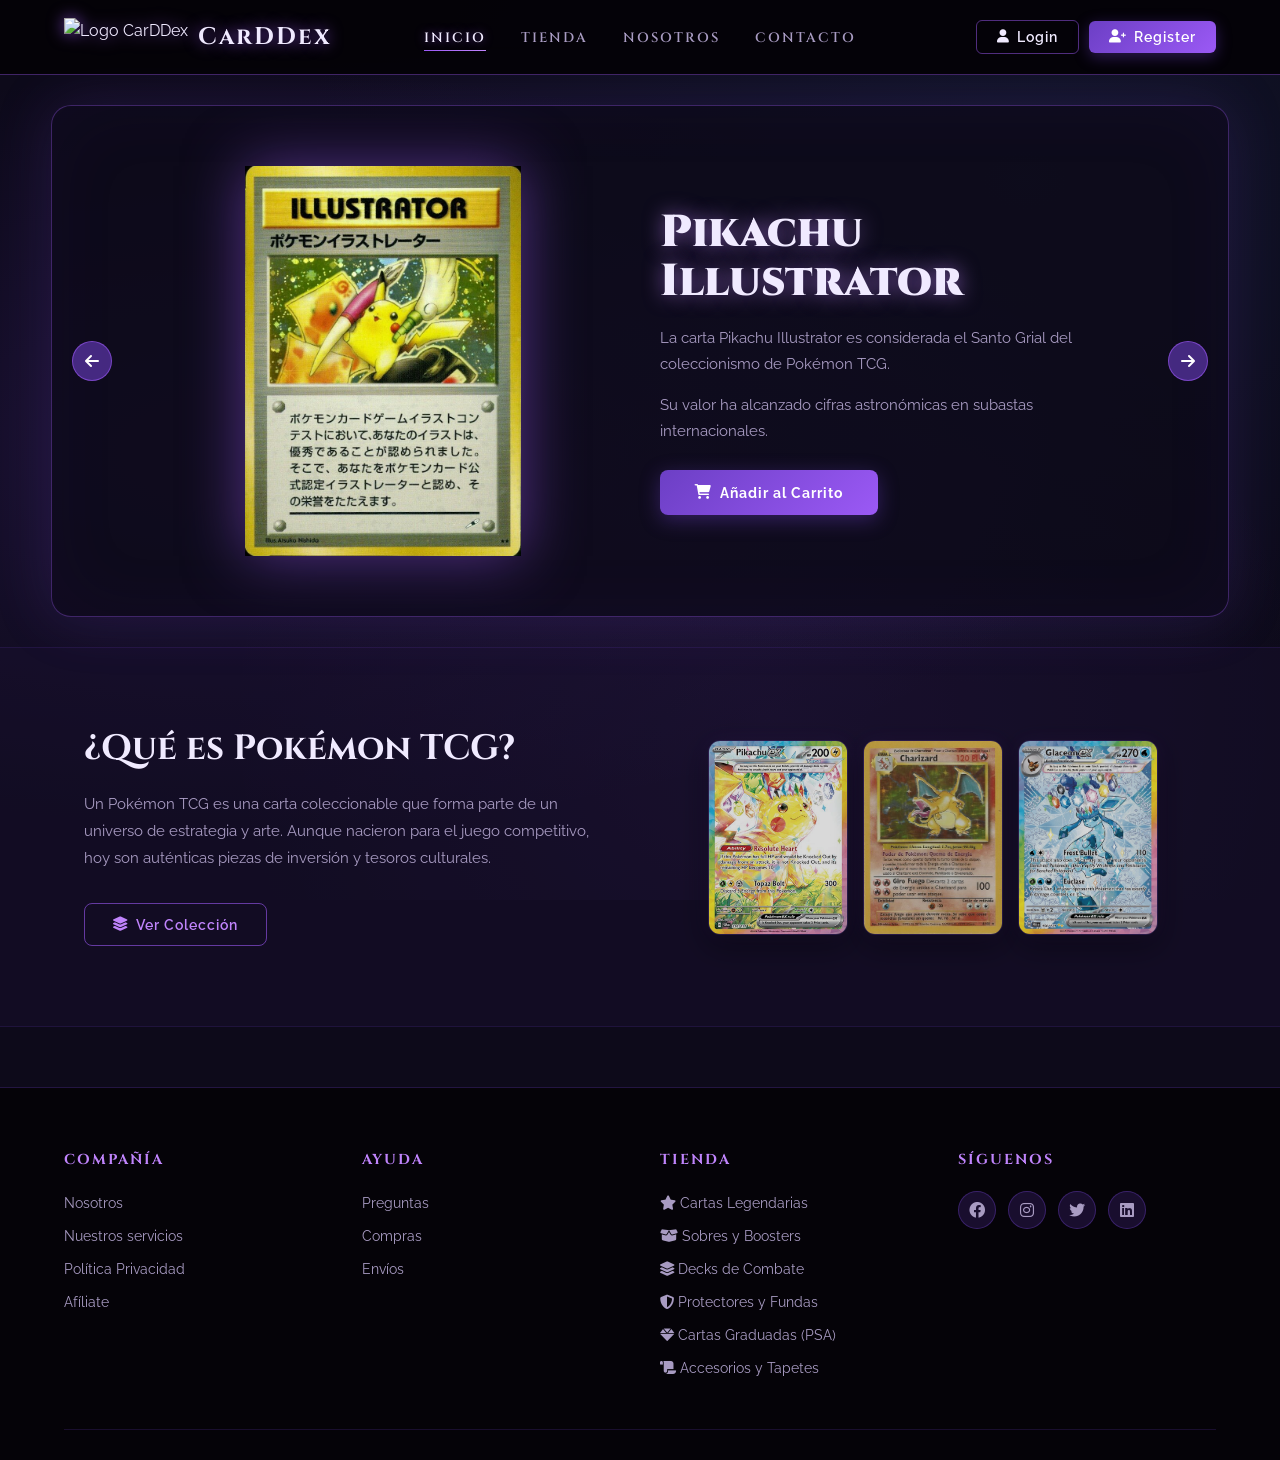
==== index.html @ 39b9b43a "Trabajito" ====
<!DOCTYPE html>
<html lang="es">

<head>
    <meta charset="UTF-8">
    <meta name="viewport" content="width=device-width, initial-scale=1.0">
    <title>CarDDex</title>
    <link rel="icon" href="images/Logo.png" type="image/png">
    <link rel="stylesheet" href="css/genericos.css">
    <link rel="stylesheet" href="css/body.css">
    <link rel="stylesheet" href="css/header.css">
    <link rel="stylesheet" href="css/footer.css">
    <link rel="stylesheet" href="css/index.css">
    <link rel="stylesheet" href="https://cdnjs.cloudflare.com/ajax/libs/font-awesome/6.0.0-beta3/css/all.min.css">
</head>

<body>

    <header>
        <div class="logo-container">
            <img src="images/logo.png" alt="Logo CarDDex" class="logo-img">
            <span class="logo-text">CarDDex</span>
        </div>

        <nav>
            <ul>
                <li><a href="index.html" class="active">INICIO</a></li>
                <li><a href="html/tienda.html">TIENDA</a></li>
                <li><a href="html/nosotros.html">NOSOTROS</a></li>
                <li><a href="html/contacto.html">CONTACTO</a></li>
            </ul>
        </nav>

        <div class="auth-btns">
            <button class="btn-login">
                <i class="fa-solid fa-user"></i> Login
            </button>
            <button class="btn-register">
                <i class="fa-solid fa-user-plus"></i> Register
            </button>
        </div>
    </header>

    <section class="hero-slider">

        <div class="slides">

            <div class="slide">
                <div class="hero-section">
                    <div class="hero-image">
                        <img src="images/main/Pikachu_Illustrator.png" alt="Pikachu Illustrator">
                    </div>
                    <div class="hero-content">
                        <h1>Pikachu Illustrator</h1>
                        <p>La carta Pikachu Illustrator es considerada el Santo Grial del coleccionismo de Pokémon TCG.
                        </p>
                        <p>Su valor ha alcanzado cifras astronómicas en subastas internacionales.</p>
                        <button class="btn-cart">
                            <i class="fa-solid fa-cart-shopping"></i> Añadir al Carrito
                        </button>
                    </div>
                </div>
            </div>

            <div class="slide">
                <div class="hero-section">
                    <div class="hero-image">
                        <img src="images/main/Umbreon_Vmax_Alt.jpg" alt="Umbreon VMAX Alternate Art">
                    </div>
                    <div class="hero-content">
                        <h1>Umbreon VMAX Alternate Art</h1>
                        <p>Umbreon VMAX es una de las cartas modernas más deseadas del Pokémon TCG.</p>
                        <p>Su arte alternativo la convirtió en un icono instantáneo para coleccionistas.</p>
                        <button class="btn-cart">
                            <i class="fa-solid fa-cart-shopping"></i> Añadir al Carrito
                        </button>
                    </div>
                </div>
            </div>

            <div class="slide">
                <div class="hero-section">
                    <div class="hero-image">
                        <img src="images/main/Pikachu_Illustrator.png" alt="Pikachu Illustrator">
                    </div>
                    <div class="hero-content">
                        <h1>Pikachu Illustrator</h1>
                        <p>La carta Pikachu Illustrator es considerada el Santo Grial del coleccionismo de Pokémon TCG.
                        </p>
                        <p>Su valor ha alcanzado cifras astronómicas en subastas internacionales.</p>
                        <button class="btn-cart">
                            <i class="fa-solid fa-cart-shopping"></i> Añadir al Carrito
                        </button>
                    </div>
                </div>
            </div>

            <div class="slide">
                <div class="hero-section">
                    <div class="hero-image">
                        <img src="images/main/Umbreon_Vmax_Alt.jpg" alt="Umbreon VMAX Alternate Art">
                    </div>
                    <div class="hero-content">
                        <h1>Umbreon VMAX Alternate Art</h1>
                        <p>Umbreon VMAX es una de las cartas modernas más deseadas del Pokémon TCG.</p>
                        <p>Su arte alternativo la convirtió en un icono instantáneo para coleccionistas.</p>
                        <button class="btn-cart">
                            <i class="fa-solid fa-cart-shopping"></i> Añadir al Carrito
                        </button>
                    </div>
                </div>
            </div>


        </div>

        <div class="slider-arrows">
            <div class="arrow">
                <i class="fa-solid fa-arrow-left"></i>
            </div>
            <div class="arrow">
                <i class="fa-solid fa-arrow-right"></i>
            </div>
        </div>

    </section>

    <section class="info-block">
        <div class="container info-flex">

            <div class="info-text">
                <h2>¿Qué es Pokémon TCG?</h2>
                <p>Un Pokémon TCG es una carta coleccionable que forma parte de un universo de estrategia y arte. Aunque
                    nacieron para el juego competitivo, hoy son auténticas piezas de inversión y tesoros culturales.</p>
                <button class="btn-outline">
                    <i class="fa-solid fa-layer-group"></i> Ver Colección
                </button>
            </div>

            <div class="info-images">
                <img src="images/main/Pikachu_Culon.jpg" alt="Pikachu EX">
                <img src="images/main/Charizard_(Base_Set_TCG).png" alt="Charizard 1st Edition">
                <img src="images/main/Glaceon_EX.jpg" alt="Glaceon EX">
            </div>

        </div>
    </section>

    <footer>
        <div class="footer-grid">

            <div class="footer-col">
                <h3>Compañía</h3>
                <a href="html/nosotros.html">Nosotros</a>
                <a href="#">Nuestros servicios</a>
                <a href="pdf/pliego.pdf" target="_blank">Política Privacidad</a>
                <a href="#">Afíliate</a>
            </div>

            <div class="footer-col">
                <h3>Ayuda</h3>
                <a href="#">Preguntas</a>
                <a href="#">Compras</a>
                <a href="#">Envíos</a>
            </div>

            <div class="footer-col">
                <h3>Tienda</h3>
                <a href="html/tienda.html">
                    <i class="fa-solid fa-star"></i> Cartas Legendarias
                </a>
                <a href="#">
                    <i class="fa-solid fa-box-open"></i> Sobres y Boosters
                </a>
                <a href="#">
                    <i class="fa-solid fa-layer-group"></i> Decks de Combate
                </a>
                <a href="#">
                    <i class="fa-solid fa-shield"></i> Protectores y Fundas
                </a>
                <a href="#">
                    <i class="fa-solid fa-gem"></i> Cartas Graduadas (PSA)
                </a>
                <a href="#">
                    <i class="fa-solid fa-scroll"></i> Accesorios y Tapetes
                </a>
            </div>

            <div class="footer-col">
                <h3>Síguenos</h3>
                <div class="socials">
                    <span class="icon"><i class="fa-brands fa-facebook"></i></span>
                    <span class="icon"><i class="fa-brands fa-instagram"></i></span>
                    <span class="icon"><i class="fa-brands fa-twitter"></i></span>
                    <span class="icon"><i class="fa-brands fa-linkedin"></i></span>
                </div>
            </div>

        </div>
    </footer>

</body>

</html>
---- css/genericos.css ----
@import url('https://fonts.googleapis.com/css2?family=Cinzel:wght@400;600;700;900&family=Raleway:wght@300;400;500;600&display=swap');

:root {
    --morado-profundo: #0d0a1a;
    --morado-oscuro: #1a1030;
    --morado-medio: #2d1b5e;
    --morado-acento: #6c3fc5;
    --morado-brillante: #9b59f5;
    --violeta-glow: #c084fc;
    --azul-mistico: #1e3a5f;
    --azul-brillante: #4dabf7;
    --dorado-magico: #fbbf24;
    --blanco: #f0eaff;
    --gris-texto: #a89bc2;
    --negro-puro: #050308;
}

* {
    box-sizing: border-box;
    margin: 0;
    padding: 0;
}

body {
    font-family: 'Raleway', sans-serif;
    line-height: 1.6;
    color: var(--blanco);
}

.container {
    max-width: 1200px;
    margin: 0 auto;
    padding: 0 20px;
}
---- css/body.css ----
body {
    background-color: var(--morado-profundo);
    background-image:
        radial-gradient(ellipse at 20% 50%, rgba(108, 63, 197, 0.15) 0%, transparent 60%),
        radial-gradient(ellipse at 80% 20%, rgba(30, 58, 95, 0.2) 0%, transparent 50%),
        radial-gradient(ellipse at 60% 80%, rgba(155, 89, 245, 0.08) 0%, transparent 50%);
    background-attachment: fixed;
    min-height: 100vh;
}
---- css/header.css ----
header {
    display: flex;
    justify-content: space-between;
    align-items: center;
    padding: 18px 5%;
    background: rgba(5, 3, 8, 0.97);
    border-bottom: 1px solid rgba(155, 89, 245, 0.4);
    position: sticky;
    top: 0;
    z-index: 1000;
}

.logo-container {
    display: flex;
    align-items: center;
    gap: 10px;
}

.logo-img {
    height: 38px;
    filter: drop-shadow(0 0 8px rgba(155, 89, 245, 0.7));
}

.logo-text {
    font-family: 'Cinzel', serif;
    font-weight: 700;
    font-size: 1.5rem;
    color: var(--blanco);
    letter-spacing: 2px;
    text-shadow: 0 0 15px rgba(155, 89, 245, 0.8);
}

nav {
    position: absolute;
    left: 50%;
    transform: translateX(-50%);
}

nav ul {
    display: flex;
    list-style: none;
    gap: 35px;
}

nav a {
    color: var(--gris-texto);
    text-decoration: none;
    font-family: 'Cinzel', serif;
    font-size: 0.85rem;
    font-weight: 600;
    letter-spacing: 2px;
    transition: all 0.3s ease;
    position: relative;
    padding-bottom: 4px;
}

nav a::after {
    content: '';
    position: absolute;
    bottom: 0;
    left: 0;
    width: 0;
    height: 1px;
    background: linear-gradient(90deg, var(--morado-brillante), var(--violeta-glow));
    transition: width 0.3s ease;
}

nav a:hover,
nav a.active {
    color: var(--blanco);
    text-shadow: 0 0 10px rgba(155, 89, 245, 0.6);
}

nav a:hover::after,
nav a.active::after {
    width: 100%;
}

.auth-btns {
    display: flex;
    gap: 10px;
    align-items: center;
}

.auth-btns button {
    padding: 8px 20px;
    cursor: pointer;
    border-radius: 6px;
    font-family: 'Raleway', sans-serif;
    font-weight: 600;
    font-size: 0.85rem;
    letter-spacing: 1px;
    transition: all 0.3s ease;
    display: flex;
    align-items: center;
    gap: 7px;
}

.btn-login {
    background: transparent;
    color: var(--blanco);
    border: 1px solid rgba(155, 89, 245, 0.5) !important;
}

.btn-login:hover {
    background: rgba(155, 89, 245, 0.15);
    border-color: var(--morado-brillante) !important;
    box-shadow: 0 0 12px rgba(155, 89, 245, 0.3);
}

.btn-register {
    background: linear-gradient(135deg, var(--morado-acento), var(--morado-brillante));
    color: white;
    border: none !important;
    box-shadow: 0 4px 15px rgba(108, 63, 197, 0.4);
}

.btn-register:hover {
    background: linear-gradient(135deg, var(--morado-brillante), var(--violeta-glow));
    box-shadow: 0 4px 20px rgba(155, 89, 245, 0.6);
    transform: translateY(-1px);
}

@media (max-width: 900px) {
    nav {
        display: none;
    }

    header {
        justify-content: space-between;
    }
}

@media (max-width: 500px) {
    .logo-text {
        font-size: 1.1rem;
    }

    .auth-btns button {
        padding: 7px 12px;
        font-size: 0.75rem;
    }
}
---- css/footer.css ----
footer {
    background: rgba(5, 3, 8, 0.95);
    border-top: 1px solid rgba(108, 63, 197, 0.3);
    padding: 60px 5% 30px;
    margin-top: 60px;
}

.footer-grid {
    display: grid;
    grid-template-columns: repeat(auto-fit, minmax(180px, 1fr));
    gap: 40px;
    padding-bottom: 40px;
    border-bottom: 1px solid rgba(108, 63, 197, 0.2);
}

.footer-col h3 {
    font-family: 'Cinzel', serif;
    color: var(--violeta-glow);
    margin-bottom: 20px;
    font-size: 0.9rem;
    letter-spacing: 2px;
    text-transform: uppercase;
}

.footer-col a {
    display: block;
    color: var(--gris-texto);
    text-decoration: none;
    margin-bottom: 10px;
    font-size: 0.9rem;
    transition: all 0.3s ease;
}

.footer-col a:hover {
    color: var(--blanco);
    padding-left: 5px;
}

.socials {
    display: flex;
    gap: 12px;
    flex-wrap: wrap;
}

.icon {
    background: rgba(108, 63, 197, 0.2);
    border: 1px solid rgba(108, 63, 197, 0.4);
    width: 38px;
    height: 38px;
    display: flex;
    align-items: center;
    justify-content: center;
    border-radius: 50%;
    cursor: pointer;
    color: var(--gris-texto);
    transition: all 0.3s ease;
}

.icon:hover {
    background: rgba(155, 89, 245, 0.3);
    border-color: var(--morado-brillante);
    color: var(--blanco);
    box-shadow: 0 0 12px rgba(155, 89, 245, 0.4);
    transform: translateY(-2px);
}

@media (max-width: 600px) {
    .footer-grid {
        grid-template-columns: repeat(2, 1fr);
        gap: 30px;
    }
}

@media (max-width: 400px) {
    .footer-grid {
        grid-template-columns: 1fr;
    }
}
---- css/index.css ----
@keyframes pulseGlow {
    0%, 100% { transform: scale(1); opacity: 0.6; }
    50% { transform: scale(1.1); opacity: 1; }
}

@keyframes slider {
    0%   { transform: translateX(0%); }
    100% { transform: translateX(-200%); }
}

.hero-slider {
    position: relative;
    overflow: hidden;
    margin: 30px 4%;
    border: 1px solid rgba(155, 89, 245, 0.35);
    border-radius: 20px;
    background: rgba(13, 10, 26, 0.8);
    box-shadow:
        0 0 60px rgba(108, 63, 197, 0.2),
        inset 0 0 80px rgba(108, 63, 197, 0.05);
}

.slides {
    display: flex;
    animation: slider 15s linear infinite;
}

.slide {
    min-width: 100%;
    flex-shrink: 0;
}

.hero-section {
    display: flex;
    align-items: center;
    justify-content: space-between;
    padding: 60px 8%;
    gap: 40px;
    min-height: 480px;
}

.hero-image {
    flex: 1;
    display: flex;
    justify-content: center;
    align-items: center;
    position: relative;
}

.hero-image::before {
    content: '';
    position: absolute;
    width: 300px;
    height: 300px;
    background: radial-gradient(circle, rgba(155, 89, 245, 0.25) 0%, transparent 70%);
    border-radius: 50%;
    pointer-events: none;
    animation: pulseGlow 3s ease-in-out infinite;
}

.hero-image img {
    width: 280px;
    height: 390px;
    object-fit: contain;
    filter: drop-shadow(0 0 30px rgba(155, 89, 245, 0.5));
    position: relative;
    z-index: 1;
    transition: transform 0.4s ease;
}

.hero-image img:hover {
    transform: scale(1.03) rotate(-1deg);
}

.hero-content {
    flex: 1;
    text-align: left;
}

.hero-content h1 {
    font-family: 'Cinzel', serif;
    font-size: 2.8rem;
    font-weight: 900;
    margin-bottom: 20px;
    line-height: 1.1;
    color: var(--blanco);
    text-shadow: 0 0 20px rgba(192, 132, 252, 0.6);
}

.hero-content p {
    color: var(--gris-texto);
    margin-bottom: 15px;
    font-size: 0.95rem;
    max-width: 420px;
    line-height: 1.7;
}

.btn-cart {
    display: inline-flex;
    align-items: center;
    gap: 8px;
    background: linear-gradient(135deg, var(--morado-acento), var(--morado-brillante));
    color: white;
    border: none;
    padding: 14px 35px;
    font-family: 'Raleway', sans-serif;
    font-weight: 700;
    font-size: 0.9rem;
    letter-spacing: 1px;
    cursor: pointer;
    border-radius: 8px;
    margin-top: 10px;
    transition: all 0.3s ease;
    box-shadow: 0 5px 20px rgba(108, 63, 197, 0.4);
}

.btn-cart:hover {
    background: linear-gradient(135deg, var(--morado-brillante), var(--violeta-glow));
    box-shadow: 0 8px 30px rgba(155, 89, 245, 0.6);
    transform: translateY(-2px);
}

.slider-arrows {
    position: absolute;
    top: 50%;
    left: 0;
    width: 100%;
    display: flex;
    justify-content: space-between;
    transform: translateY(-50%);
    padding: 0 20px;
    z-index: 10;
    pointer-events: none;
}

.arrow {
    width: 40px;
    height: 40px;
    background: rgba(108, 63, 197, 0.6);
    border: 1px solid rgba(155, 89, 245, 0.6);
    color: white;
    border-radius: 50%;
    display: flex;
    align-items: center;
    justify-content: center;
    font-size: 16px;
    cursor: pointer;
    pointer-events: all;
    transition: all 0.3s ease;
}

.arrow:hover {
    background: rgba(155, 89, 245, 0.7);
    box-shadow: 0 0 15px rgba(155, 89, 245, 0.5);
}

.info-block {
    padding: 80px 5%;
    background: rgba(26, 16, 48, 0.4);
    border-top: 1px solid rgba(108, 63, 197, 0.15);
    border-bottom: 1px solid rgba(108, 63, 197, 0.15);
}

.info-flex {
    display: flex;
    align-items: center;
    justify-content: space-between;
    gap: 60px;
    flex-wrap: wrap;
}

.info-text {
    flex: 1;
    min-width: 280px;
}

.info-text h2 {
    font-family: 'Cinzel', serif;
    font-size: 2.2rem;
    font-weight: 700;
    margin-bottom: 20px;
    color: var(--blanco);
    line-height: 1.2;
}

.info-text p {
    color: var(--gris-texto);
    margin-bottom: 30px;
    line-height: 1.8;
    font-size: 0.95rem;
}

.btn-outline {
    display: inline-flex;
    align-items: center;
    gap: 8px;
    background: transparent;
    color: var(--violeta-glow);
    border: 1px solid rgba(155, 89, 245, 0.6);
    padding: 12px 28px;
    font-family: 'Raleway', sans-serif;
    font-weight: 600;
    font-size: 0.9rem;
    letter-spacing: 1px;
    cursor: pointer;
    border-radius: 8px;
    transition: all 0.3s ease;
}

.btn-outline:hover {
    background: rgba(108, 63, 197, 0.2);
    border-color: var(--morado-brillante);
    box-shadow: 0 0 20px rgba(155, 89, 245, 0.3);
    color: var(--blanco);
}

.info-images {
    flex: 1;
    display: flex;
    gap: 15px;
    justify-content: center;
    flex-wrap: wrap;
    min-width: 300px;
}

.info-images img {
    width: 140px;
    height: 195px;
    object-fit: cover;
    border-radius: 12px;
    border: 1px solid rgba(108, 63, 197, 0.3);
    box-shadow:
        0 10px 30px rgba(0, 0, 0, 0.4),
        0 0 20px rgba(108, 63, 197, 0.15);
    transition: all 0.4s ease;
    filter: brightness(0.85) saturate(0.8);
}

.info-images img:hover {
    transform: translateY(-8px) scale(1.03);
    filter: brightness(1) saturate(1.2);
    box-shadow:
        0 20px 40px rgba(0, 0, 0, 0.5),
        0 0 30px rgba(155, 89, 245, 0.35);
    border-color: rgba(155, 89, 245, 0.6);
}

@media (max-width: 900px) {
    .hero-section {
        flex-direction: column;
        padding: 40px 6%;
        min-height: auto;
        text-align: center;
    }

    .hero-image img {
        width: 200px;
        height: 280px;
    }

    .hero-image::before {
        width: 200px;
        height: 200px;
    }

    .hero-content h1 {
        font-size: 2rem;
    }

    .hero-content p {
        max-width: 100%;
    }
}

@media (max-width: 600px) {
    .hero-slider {
        margin: 15px 3%;
        border-radius: 14px;
    }

    .hero-content h1 {
        font-size: 1.5rem;
    }

    .btn-cart {
        padding: 12px 24px;
        font-size: 0.82rem;
    }

    .info-block {
        padding: 50px 5%;
    }

    .info-text h2 {
        font-size: 1.6rem;
    }

    .info-images img {
        width: 110px;
        height: 155px;
    }
}
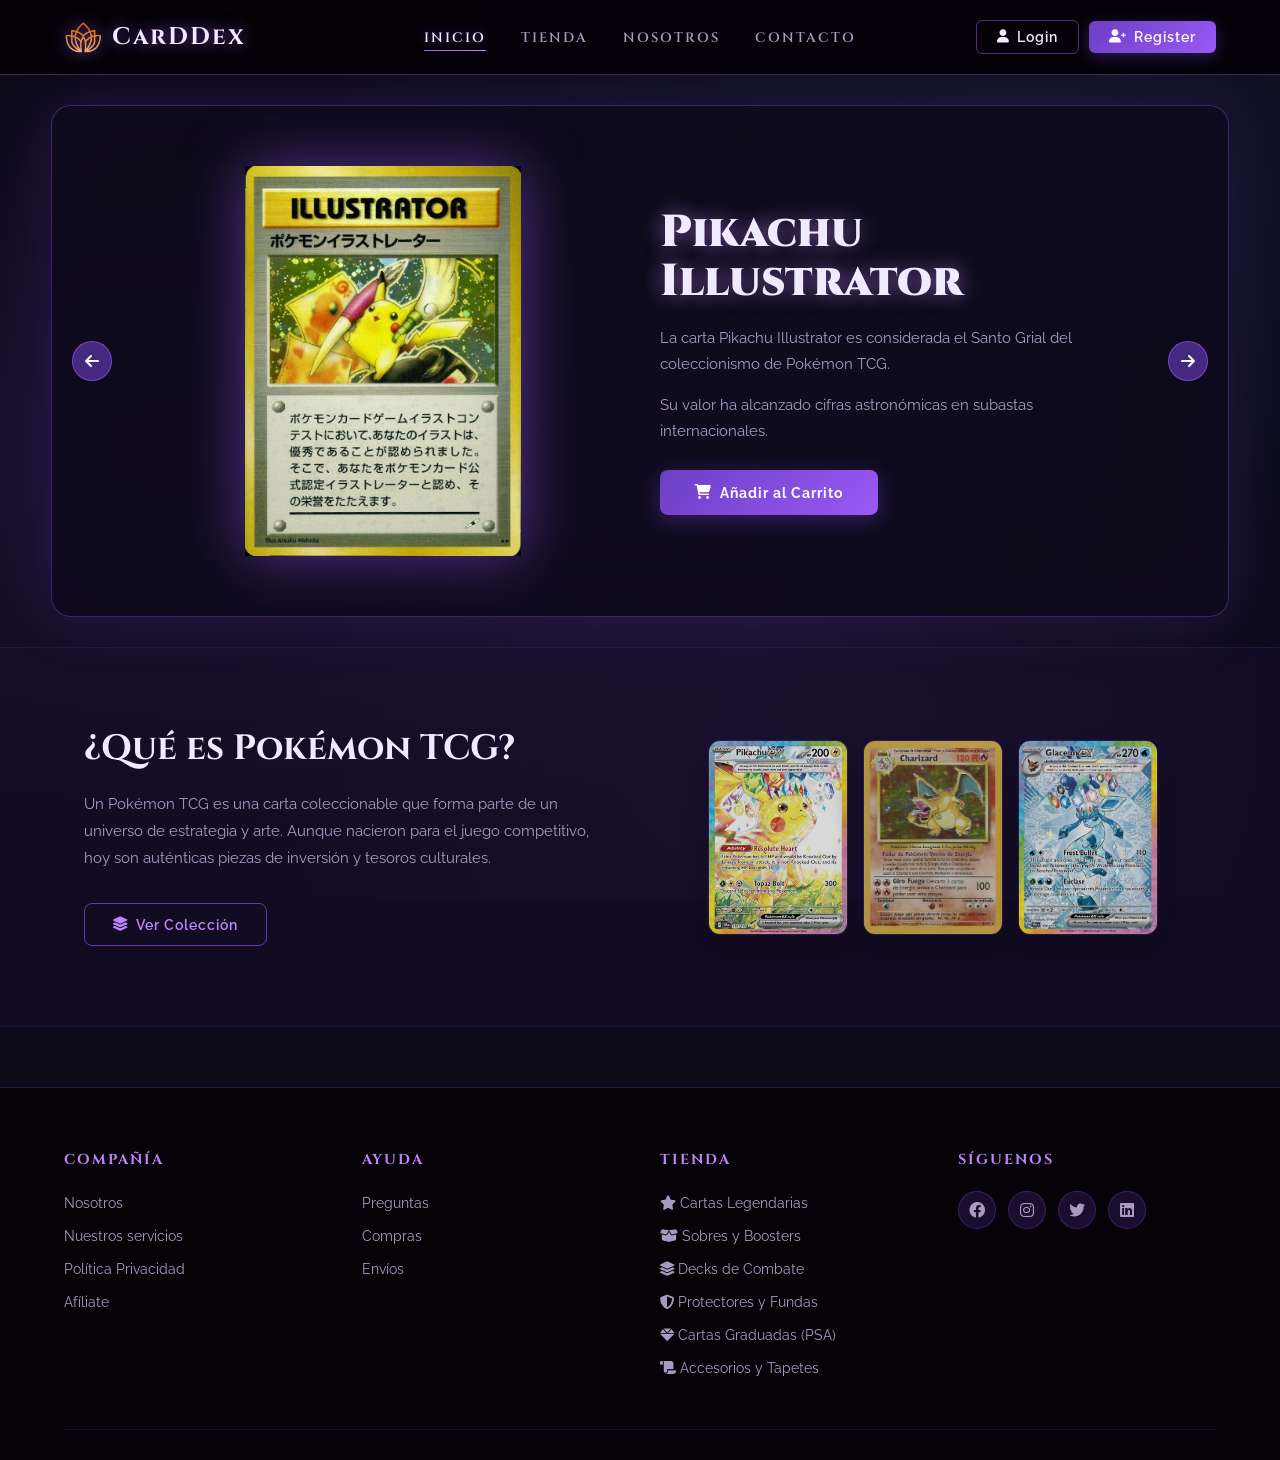
==== commit 7197281a: "Funciona?" ====
--- a/index.html
+++ b/index.html
@@ -18,7 +18,7 @@
 
     <header>
         <div class="logo-container">
-            <img src="images/logo.png" alt="Logo CarDDex" class="logo-img">
+            <img src="images/Logo.png" alt="Logo CarDDex" class="logo-img">
             <span class="logo-text">CarDDex</span>
         </div>
 
@@ -133,7 +133,7 @@
                 <p>Un Pokémon TCG es una carta coleccionable que forma parte de un universo de estrategia y arte. Aunque
                     nacieron para el juego competitivo, hoy son auténticas piezas de inversión y tesoros culturales.</p>
                 <button class="btn-outline">
-                    <i class="fa-solid fa-layer-group"></i> Ver Colección
+                    <i src="html/tienda.html" class="fa-solid fa-layer-group"></i> Ver Colección
                 </button>
             </div>
 
@@ -153,7 +153,7 @@
                 <h3>Compañía</h3>
                 <a href="html/nosotros.html">Nosotros</a>
                 <a href="#">Nuestros servicios</a>
-                <a href="pdf/pliego.pdf" target="_blank">Política Privacidad</a>
+                <a href="pdf/condiciones.pdf" target="_blank">Política Privacidad</a>
                 <a href="#">Afíliate</a>
             </div>
 
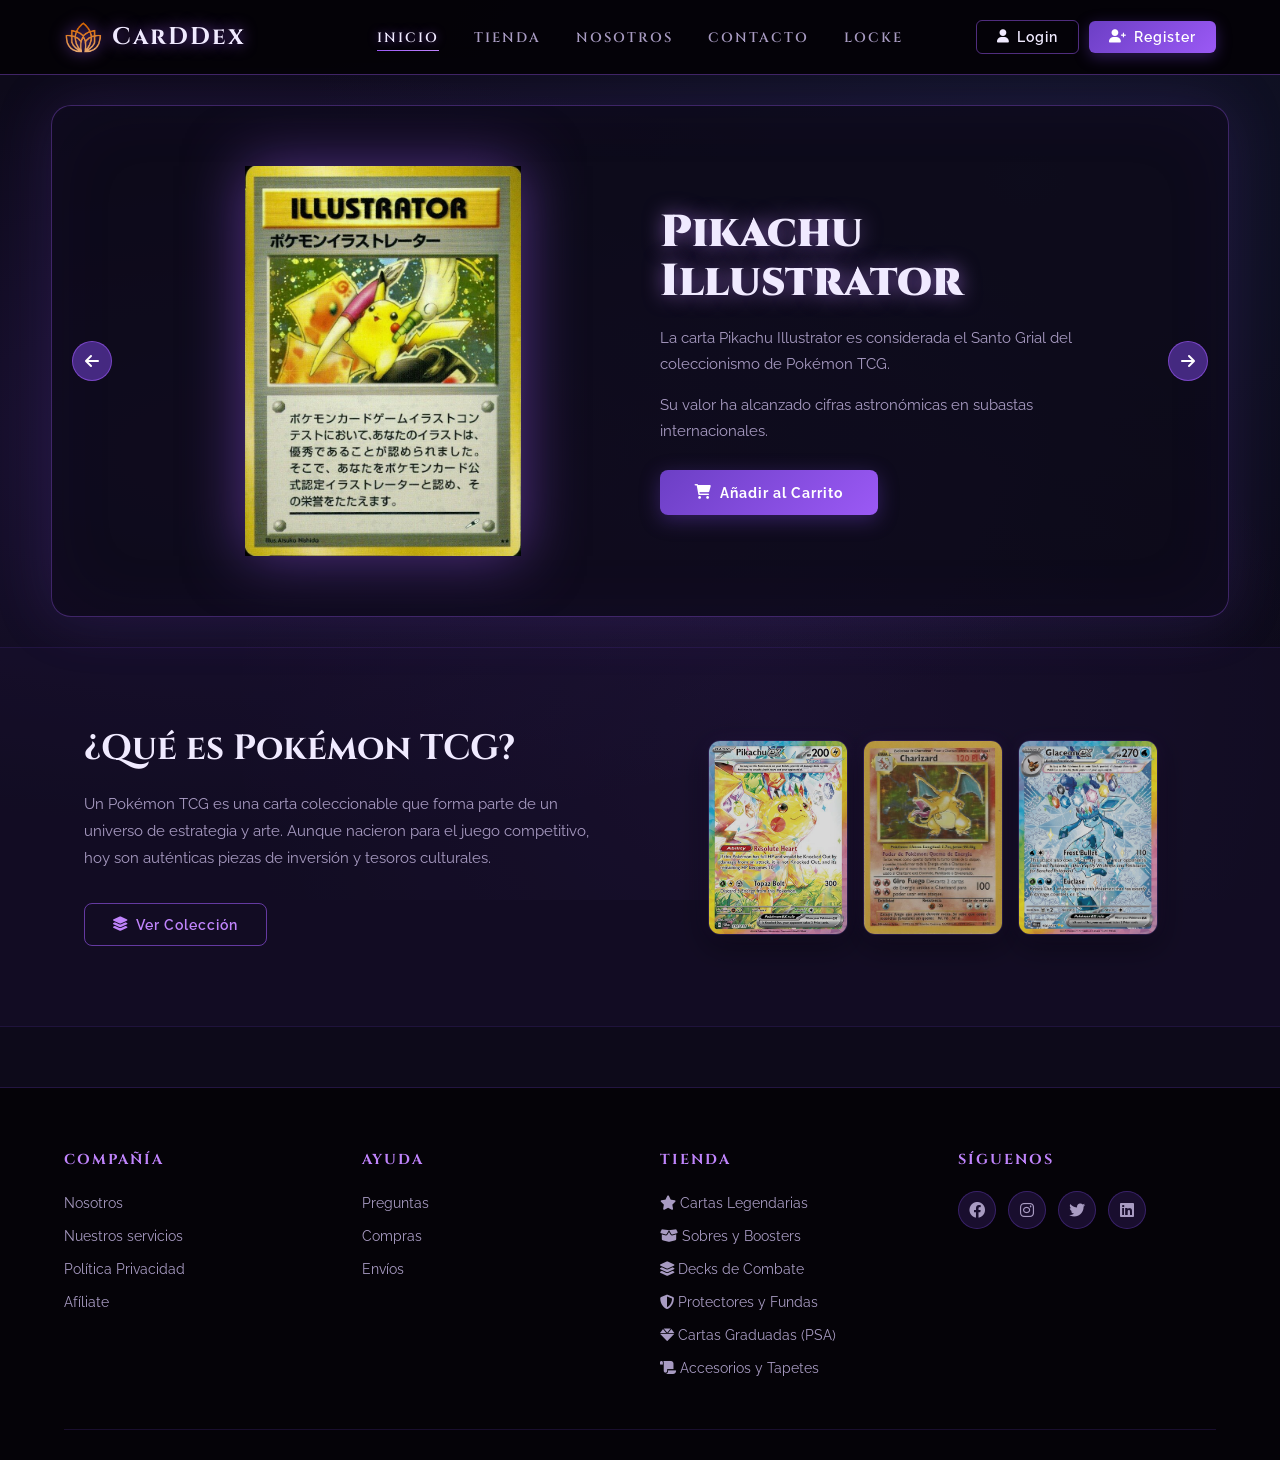
==== commit 53bf1882: "2ª actualización" ====
--- a/index.html
+++ b/index.html
@@ -1,204 +1,231 @@
-<!DOCTYPE html>
+<!doctype html>
 <html lang="es">
-
-<head>
-    <meta charset="UTF-8">
-    <meta name="viewport" content="width=device-width, initial-scale=1.0">
+  <head>
+    <meta charset="UTF-8" />
+    <meta name="viewport" content="width=device-width, initial-scale=1.0" />
     <title>CarDDex</title>
-    <link rel="icon" href="images/Logo.png" type="image/png">
-    <link rel="stylesheet" href="css/genericos.css">
-    <link rel="stylesheet" href="css/body.css">
-    <link rel="stylesheet" href="css/header.css">
-    <link rel="stylesheet" href="css/footer.css">
-    <link rel="stylesheet" href="css/index.css">
-    <link rel="stylesheet" href="https://cdnjs.cloudflare.com/ajax/libs/font-awesome/6.0.0-beta3/css/all.min.css">
-</head>
-
-<body>
-
+    <link rel="icon" href="images/Logo.png" type="image/png" />
+    <link rel="stylesheet" href="css/genericos.css" />
+    <link rel="stylesheet" href="css/body.css" />
+    <link rel="stylesheet" href="css/header.css" />
+    <link rel="stylesheet" href="css/footer.css" />
+    <link rel="stylesheet" href="css/index.css" />
+    <link
+      rel="stylesheet"
+      href="https://cdnjs.cloudflare.com/ajax/libs/font-awesome/6.0.0-beta3/css/all.min.css" />
+  </head>
+
+  <body>
     <header>
-        <div class="logo-container">
-            <img src="images/Logo.png" alt="Logo CarDDex" class="logo-img">
-            <span class="logo-text">CarDDex</span>
-        </div>
-
-        <nav>
-            <ul>
-                <li><a href="index.html" class="active">INICIO</a></li>
-                <li><a href="html/tienda.html">TIENDA</a></li>
-                <li><a href="html/nosotros.html">NOSOTROS</a></li>
-                <li><a href="html/contacto.html">CONTACTO</a></li>
-            </ul>
-        </nav>
-
-        <div class="auth-btns">
-            <button class="btn-login">
-                <i class="fa-solid fa-user"></i> Login
-            </button>
-            <button class="btn-register">
-                <i class="fa-solid fa-user-plus"></i> Register
-            </button>
-        </div>
+      <div class="logo-container">
+        <img src="images/Logo.png" alt="Logo CarDDex" class="logo-img" />
+        <span class="logo-text">CarDDex</span>
+      </div>
+
+      <nav>
+        <ul>
+          <li><a href="index.html" class="active">INICIO</a></li>
+          <li><a href="html/tienda.html">TIENDA</a></li>
+          <li><a href="html/nosotros.html">NOSOTROS</a></li>
+          <li><a href="html/contacto.html">CONTACTO</a></li>
+          <li><a href="html/reglas.html">LOCKE</a></li>
+        </ul>
+      </nav>
+
+      <div class="auth-btns">
+        <button class="btn-login">
+          <i class="fa-solid fa-user"></i> Login
+        </button>
+        <button class="btn-register">
+          <i class="fa-solid fa-user-plus"></i> Register
+        </button>
+      </div>
     </header>
 
     <section class="hero-slider">
-
-        <div class="slides">
-
-            <div class="slide">
-                <div class="hero-section">
-                    <div class="hero-image">
-                        <img src="images/main/Pikachu_Illustrator.png" alt="Pikachu Illustrator">
-                    </div>
-                    <div class="hero-content">
-                        <h1>Pikachu Illustrator</h1>
-                        <p>La carta Pikachu Illustrator es considerada el Santo Grial del coleccionismo de Pokémon TCG.
-                        </p>
-                        <p>Su valor ha alcanzado cifras astronómicas en subastas internacionales.</p>
-                        <button class="btn-cart">
-                            <i class="fa-solid fa-cart-shopping"></i> Añadir al Carrito
-                        </button>
-                    </div>
-                </div>
-            </div>
-
-            <div class="slide">
-                <div class="hero-section">
-                    <div class="hero-image">
-                        <img src="images/main/Umbreon_Vmax_Alt.jpg" alt="Umbreon VMAX Alternate Art">
-                    </div>
-                    <div class="hero-content">
-                        <h1>Umbreon VMAX Alternate Art</h1>
-                        <p>Umbreon VMAX es una de las cartas modernas más deseadas del Pokémon TCG.</p>
-                        <p>Su arte alternativo la convirtió en un icono instantáneo para coleccionistas.</p>
-                        <button class="btn-cart">
-                            <i class="fa-solid fa-cart-shopping"></i> Añadir al Carrito
-                        </button>
-                    </div>
-                </div>
-            </div>
-
-            <div class="slide">
-                <div class="hero-section">
-                    <div class="hero-image">
-                        <img src="images/main/Pikachu_Illustrator.png" alt="Pikachu Illustrator">
-                    </div>
-                    <div class="hero-content">
-                        <h1>Pikachu Illustrator</h1>
-                        <p>La carta Pikachu Illustrator es considerada el Santo Grial del coleccionismo de Pokémon TCG.
-                        </p>
-                        <p>Su valor ha alcanzado cifras astronómicas en subastas internacionales.</p>
-                        <button class="btn-cart">
-                            <i class="fa-solid fa-cart-shopping"></i> Añadir al Carrito
-                        </button>
-                    </div>
-                </div>
-            </div>
-
-            <div class="slide">
-                <div class="hero-section">
-                    <div class="hero-image">
-                        <img src="images/main/Umbreon_Vmax_Alt.jpg" alt="Umbreon VMAX Alternate Art">
-                    </div>
-                    <div class="hero-content">
-                        <h1>Umbreon VMAX Alternate Art</h1>
-                        <p>Umbreon VMAX es una de las cartas modernas más deseadas del Pokémon TCG.</p>
-                        <p>Su arte alternativo la convirtió en un icono instantáneo para coleccionistas.</p>
-                        <button class="btn-cart">
-                            <i class="fa-solid fa-cart-shopping"></i> Añadir al Carrito
-                        </button>
-                    </div>
-                </div>
-            </div>
-
-
-        </div>
-
-        <div class="slider-arrows">
-            <div class="arrow">
-                <i class="fa-solid fa-arrow-left"></i>
-            </div>
-            <div class="arrow">
-                <i class="fa-solid fa-arrow-right"></i>
-            </div>
-        </div>
-
+      <div class="slides">
+        <div class="slide">
+          <div class="hero-section">
+            <div class="hero-image">
+              <img
+                src="images/main/Pikachu_Illustrator.png"
+                alt="Pikachu Illustrator" />
+            </div>
+            <div class="hero-content">
+              <h1>Pikachu Illustrator</h1>
+              <p>
+                La carta Pikachu Illustrator es considerada el Santo Grial del
+                coleccionismo de Pokémon TCG.
+              </p>
+              <p>
+                Su valor ha alcanzado cifras astronómicas en subastas
+                internacionales.
+              </p>
+              <button class="btn-cart">
+                <i class="fa-solid fa-cart-shopping"></i> Añadir al Carrito
+              </button>
+            </div>
+          </div>
+        </div>
+
+        <div class="slide">
+          <div class="hero-section">
+            <div class="hero-image">
+              <img
+                src="images/main/Umbreon_Vmax_Alt.jpg"
+                alt="Umbreon VMAX Alternate Art" />
+            </div>
+            <div class="hero-content">
+              <h1>Umbreon VMAX Alternate Art</h1>
+              <p>
+                Umbreon VMAX es una de las cartas modernas más deseadas del
+                Pokémon TCG.
+              </p>
+              <p>
+                Su arte alternativo la convirtió en un icono instantáneo para
+                coleccionistas.
+              </p>
+              <button class="btn-cart">
+                <i class="fa-solid fa-cart-shopping"></i> Añadir al Carrito
+              </button>
+            </div>
+          </div>
+        </div>
+
+        <div class="slide">
+          <div class="hero-section">
+            <div class="hero-image">
+              <img
+                src="images/main/Pikachu_Illustrator.png"
+                alt="Pikachu Illustrator" />
+            </div>
+            <div class="hero-content">
+              <h1>Pikachu Illustrator</h1>
+              <p>
+                La carta Pikachu Illustrator es considerada el Santo Grial del
+                coleccionismo de Pokémon TCG.
+              </p>
+              <p>
+                Su valor ha alcanzado cifras astronómicas en subastas
+                internacionales.
+              </p>
+              <button class="btn-cart">
+                <i class="fa-solid fa-cart-shopping"></i> Añadir al Carrito
+              </button>
+            </div>
+          </div>
+        </div>
+
+        <div class="slide">
+          <div class="hero-section">
+            <div class="hero-image">
+              <img
+                src="images/main/Umbreon_Vmax_Alt.jpg"
+                alt="Umbreon VMAX Alternate Art" />
+            </div>
+            <div class="hero-content">
+              <h1>Umbreon VMAX Alternate Art</h1>
+              <p>
+                Umbreon VMAX es una de las cartas modernas más deseadas del
+                Pokémon TCG.
+              </p>
+              <p>
+                Su arte alternativo la convirtió en un icono instantáneo para
+                coleccionistas.
+              </p>
+              <button class="btn-cart">
+                <i class="fa-solid fa-cart-shopping"></i> Añadir al Carrito
+              </button>
+            </div>
+          </div>
+        </div>
+      </div>
+
+      <div class="slider-arrows">
+        <div class="arrow">
+          <i class="fa-solid fa-arrow-left"></i>
+        </div>
+        <div class="arrow">
+          <i class="fa-solid fa-arrow-right"></i>
+        </div>
+      </div>
     </section>
 
     <section class="info-block">
-        <div class="container info-flex">
-
-            <div class="info-text">
-                <h2>¿Qué es Pokémon TCG?</h2>
-                <p>Un Pokémon TCG es una carta coleccionable que forma parte de un universo de estrategia y arte. Aunque
-                    nacieron para el juego competitivo, hoy son auténticas piezas de inversión y tesoros culturales.</p>
-                <button class="btn-outline">
-                    <i src="html/tienda.html" class="fa-solid fa-layer-group"></i> Ver Colección
-                </button>
-            </div>
-
-            <div class="info-images">
-                <img src="images/main/Pikachu_Culon.jpg" alt="Pikachu EX">
-                <img src="images/main/Charizard_(Base_Set_TCG).png" alt="Charizard 1st Edition">
-                <img src="images/main/Glaceon_EX.jpg" alt="Glaceon EX">
-            </div>
-
-        </div>
+      <div class="container info-flex">
+        <div class="info-text">
+          <h2>¿Qué es Pokémon TCG?</h2>
+          <p>
+            Un Pokémon TCG es una carta coleccionable que forma parte de un
+            universo de estrategia y arte. Aunque nacieron para el juego
+            competitivo, hoy son auténticas piezas de inversión y tesoros
+            culturales.
+          </p>
+          <button class="btn-outline">
+            <i src="html/tienda.html" class="fa-solid fa-layer-group"></i> Ver
+            Colección
+          </button>
+        </div>
+
+        <div class="info-images">
+          <img src="images/main/Pikachu_Culon.jpg" alt="Pikachu EX" />
+          <img
+            src="images/main/Charizard_(Base_Set_TCG).png"
+            alt="Charizard 1st Edition" />
+          <img src="images/main/Glaceon_EX.jpg" alt="Glaceon EX" />
+        </div>
+      </div>
     </section>
 
     <footer>
-        <div class="footer-grid">
-
-            <div class="footer-col">
-                <h3>Compañía</h3>
-                <a href="html/nosotros.html">Nosotros</a>
-                <a href="#">Nuestros servicios</a>
-                <a href="pdf/condiciones.pdf" target="_blank">Política Privacidad</a>
-                <a href="#">Afíliate</a>
-            </div>
-
-            <div class="footer-col">
-                <h3>Ayuda</h3>
-                <a href="#">Preguntas</a>
-                <a href="#">Compras</a>
-                <a href="#">Envíos</a>
-            </div>
-
-            <div class="footer-col">
-                <h3>Tienda</h3>
-                <a href="html/tienda.html">
-                    <i class="fa-solid fa-star"></i> Cartas Legendarias
-                </a>
-                <a href="#">
-                    <i class="fa-solid fa-box-open"></i> Sobres y Boosters
-                </a>
-                <a href="#">
-                    <i class="fa-solid fa-layer-group"></i> Decks de Combate
-                </a>
-                <a href="#">
-                    <i class="fa-solid fa-shield"></i> Protectores y Fundas
-                </a>
-                <a href="#">
-                    <i class="fa-solid fa-gem"></i> Cartas Graduadas (PSA)
-                </a>
-                <a href="#">
-                    <i class="fa-solid fa-scroll"></i> Accesorios y Tapetes
-                </a>
-            </div>
-
-            <div class="footer-col">
-                <h3>Síguenos</h3>
-                <div class="socials">
-                    <span class="icon"><i class="fa-brands fa-facebook"></i></span>
-                    <span class="icon"><i class="fa-brands fa-instagram"></i></span>
-                    <span class="icon"><i class="fa-brands fa-twitter"></i></span>
-                    <span class="icon"><i class="fa-brands fa-linkedin"></i></span>
-                </div>
-            </div>
-
-        </div>
+      <div class="footer-grid">
+        <div class="footer-col">
+          <h3>Compañía</h3>
+          <a href="html/nosotros.html">Nosotros</a>
+          <a href="#">Nuestros servicios</a>
+          <a href="pdf/condiciones.pdf" target="_blank">Política Privacidad</a>
+          <a href="#">Afíliate</a>
+        </div>
+
+        <div class="footer-col">
+          <h3>Ayuda</h3>
+          <a href="#">Preguntas</a>
+          <a href="#">Compras</a>
+          <a href="#">Envíos</a>
+        </div>
+
+        <div class="footer-col">
+          <h3>Tienda</h3>
+          <a href="html/tienda.html">
+            <i class="fa-solid fa-star"></i> Cartas Legendarias
+          </a>
+          <a href="#">
+            <i class="fa-solid fa-box-open"></i> Sobres y Boosters
+          </a>
+          <a href="#">
+            <i class="fa-solid fa-layer-group"></i> Decks de Combate
+          </a>
+          <a href="#">
+            <i class="fa-solid fa-shield"></i> Protectores y Fundas
+          </a>
+          <a href="#">
+            <i class="fa-solid fa-gem"></i> Cartas Graduadas (PSA)
+          </a>
+          <a href="#">
+            <i class="fa-solid fa-scroll"></i> Accesorios y Tapetes
+          </a>
+        </div>
+
+        <div class="footer-col">
+          <h3>Síguenos</h3>
+          <div class="socials">
+            <span class="icon"><i class="fa-brands fa-facebook"></i></span>
+            <span class="icon"><i class="fa-brands fa-instagram"></i></span>
+            <span class="icon"><i class="fa-brands fa-twitter"></i></span>
+            <span class="icon"><i class="fa-brands fa-linkedin"></i></span>
+          </div>
+        </div>
+      </div>
     </footer>
-
-</body>
-
-</html>+  </body>
+</html>
